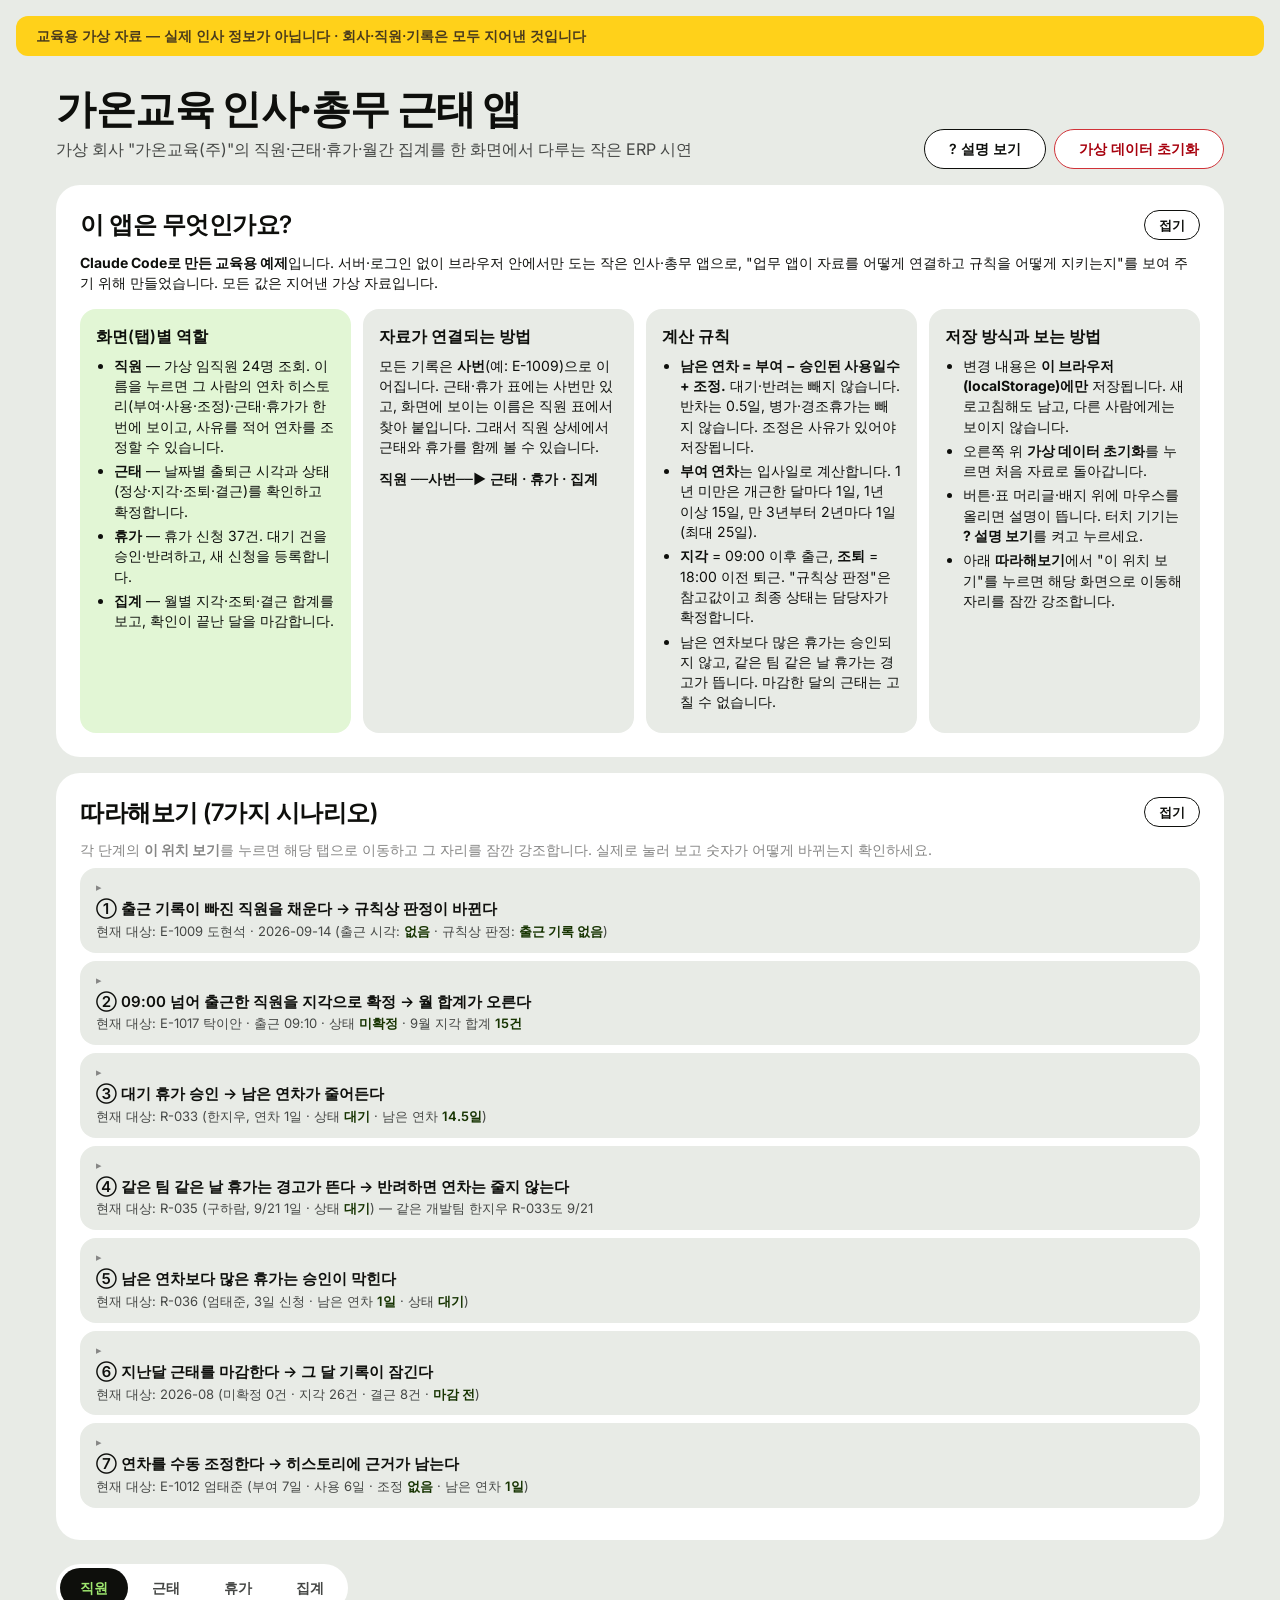
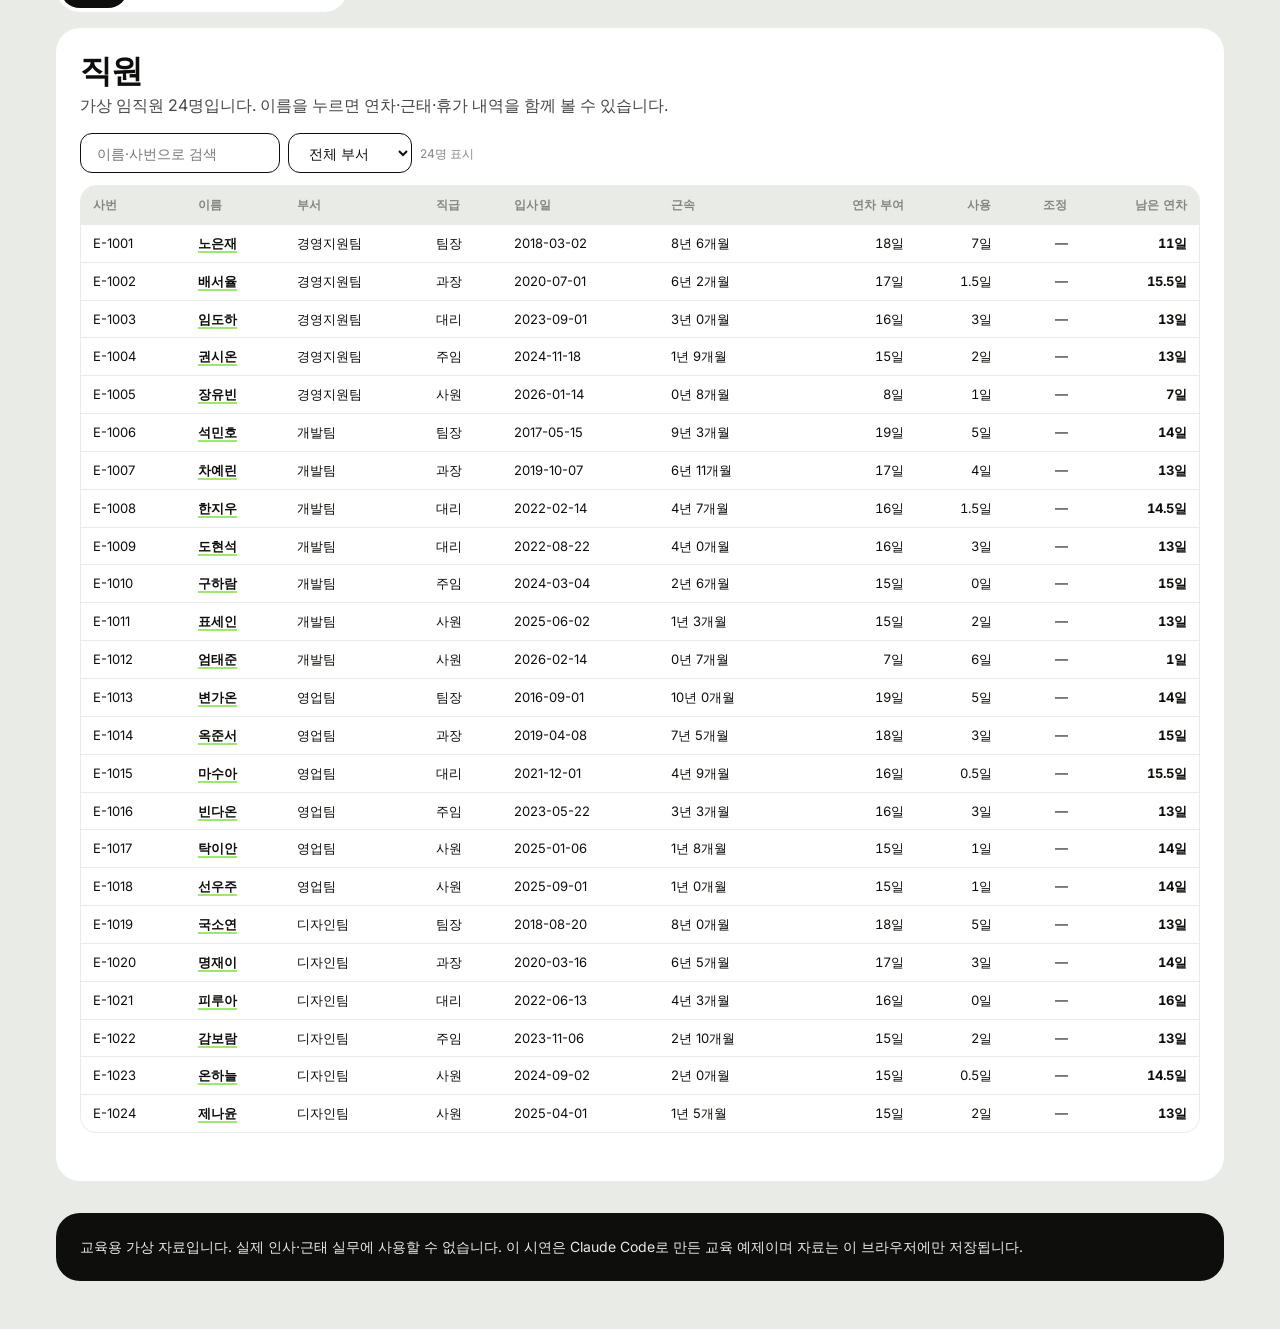
==== index.html @ e5f41a98 "가온교육 인사·총무 ERP 실습 앱 최초 커밋" ====
<!-- 교육용 가상 자료 — 이 앱의 회사·인물·수치는 모두 교육 목적으로 만든 가상의 것이며 실제 인물·회사와 무관합니다. -->
<!DOCTYPE html>
<html lang="ko">
<head>
  <meta charset="utf-8">
  <meta name="viewport" content="width=device-width, initial-scale=1">
  <title>가온교육 인사·총무 근태 앱 시연 — 교육용 가상 자료</title>
  <link rel="preconnect" href="https://fonts.googleapis.com">
  <link href="https://fonts.googleapis.com/css2?family=Inter:wght@400;500;600;900&display=swap" rel="stylesheet">
  <link rel="stylesheet" href="app/style.css">
</head>
<body>
  <div class="notice">교육용 가상 자료 — 실제 인사 정보가 아닙니다 · 회사·직원·기록은 모두 지어낸 것입니다</div>

  <div class="wrap">
    <header class="head">
      <div>
        <h1>가온교육 인사·총무 근태 앱</h1>
        <p class="sub">가상 회사 "가온교육(주)"의 직원·근태·휴가·월간 집계를 한 화면에서 다루는 작은 ERP 시연</p>
      </div>
      <div class="head-btns">
        <button class="btn" id="btnHelp" data-help="이 버튼을 켜면 화면의 버튼·표·배지 위에 마우스를 올렸을 때 설명이 나옵니다.">? 설명 보기</button>
        <button class="btn danger-outline" id="btnReset">가상 데이터 초기화</button>
      </div>
    </header>
    <div id="resetConfirm" class="confirm hidden">
      지금까지 바꾼 내용을 모두 지우고 처음 가상 자료로 되돌립니다. 계속할까요?
      <button class="btn sm" id="resetNo">취소</button><button class="btn sm danger" id="resetYes">초기화</button>
    </div>

    <section class="box" id="introBox">
      <div class="box-head"><h2>이 앱은 무엇인가요?</h2><button class="btn sm" data-fold="introBody">접기</button></div>
      <div id="introBody">
        <p><b>Claude Code로 만든 교육용 예제</b>입니다. 서버·로그인 없이 브라우저 안에서만 도는 작은 인사·총무 앱으로, "업무 앱이 자료를 어떻게 연결하고 규칙을 어떻게 지키는지"를 보여 주기 위해 만들었습니다. 모든 값은 지어낸 가상 자료입니다.</p>
        <div class="intro-grid">
          <div class="intro-col">
            <h3>화면(탭)별 역할</h3>
            <ul>
              <li><b>직원</b> — 가상 임직원 24명 조회. 이름을 누르면 그 사람의 연차 히스토리(부여·사용·조정)·근태·휴가가 한 번에 보이고, 사유를 적어 연차를 조정할 수 있습니다.</li>
              <li><b>근태</b> — 날짜별 출퇴근 시각과 상태(정상·지각·조퇴·결근)를 확인하고 확정합니다.</li>
              <li><b>휴가</b> — 휴가 신청 37건. 대기 건을 승인·반려하고, 새 신청을 등록합니다.</li>
              <li><b>집계</b> — 월별 지각·조퇴·결근 합계를 보고, 확인이 끝난 달을 마감합니다.</li>
            </ul>
          </div>
          <div class="intro-col">
            <h3>자료가 연결되는 방법</h3>
            <p>모든 기록은 <b>사번</b>(예: E-1009)으로 이어집니다. 근태·휴가 표에는 사번만 있고, 화면에 보이는 이름은 직원 표에서 찾아 붙입니다. 그래서 직원 상세에서 근태와 휴가를 함께 볼 수 있습니다.</p>
            <p class="formula">직원 ──사번──▶ 근태 · 휴가 · 집계</p>
          </div>
          <div class="intro-col">
            <h3>계산 규칙</h3>
            <ul>
              <li><b>남은 연차 = 부여 − 승인된 사용일수 + 조정.</b> 대기·반려는 빼지 않습니다. 반차는 0.5일, 병가·경조휴가는 빼지 않습니다. 조정은 사유가 있어야 저장됩니다.</li>
              <li><b>부여 연차</b>는 입사일로 계산합니다. 1년 미만은 개근한 달마다 1일, 1년 이상 15일, 만 3년부터 2년마다 1일(최대 25일).</li>
              <li><b>지각</b> = 09:00 이후 출근, <b>조퇴</b> = 18:00 이전 퇴근. "규칙상 판정"은 참고값이고 최종 상태는 담당자가 확정합니다.</li>
              <li>남은 연차보다 많은 휴가는 승인되지 않고, 같은 팀 같은 날 휴가는 경고가 뜹니다. 마감한 달의 근태는 고칠 수 없습니다.</li>
            </ul>
          </div>
          <div class="intro-col">
            <h3>저장 방식과 보는 방법</h3>
            <ul>
              <li>변경 내용은 <b>이 브라우저(localStorage)에만</b> 저장됩니다. 새로고침해도 남고, 다른 사람에게는 보이지 않습니다.</li>
              <li>오른쪽 위 <b>가상 데이터 초기화</b>를 누르면 처음 자료로 돌아갑니다.</li>
              <li>버튼·표 머리글·배지 위에 마우스를 올리면 설명이 뜹니다. 터치 기기는 <b>? 설명 보기</b>를 켜고 누르세요.</li>
              <li>아래 <b>따라해보기</b>에서 "이 위치 보기"를 누르면 해당 화면으로 이동해 자리를 잠깐 강조합니다.</li>
            </ul>
          </div>
        </div>
      </div>
    </section>

    <section class="box" id="guideBox">
      <div class="box-head"><h2>따라해보기 (7가지 시나리오)</h2><button class="btn sm" data-fold="guideBody">접기</button></div>
      <div id="guideBody">
        <p class="muted">각 단계의 <b>이 위치 보기</b>를 누르면 해당 탭으로 이동하고 그 자리를 잠깐 강조합니다. 실제로 눌러 보고 숫자가 어떻게 바뀌는지 확인하세요.</p>
        <div id="scenarios"></div>
      </div>
    </section>

    <nav class="tabs" id="tabs"></nav>
    <main id="main"></main>

    <footer class="foot">교육용 가상 자료입니다. 실제 인사·근태 실무에 사용할 수 없습니다. 이 시연은 Claude Code로 만든 교육 예제이며 자료는 이 브라우저에만 저장됩니다.</footer>
  </div>

  <script src="data/seed.js"></script>
  <script src="app/app.js"></script>
</body>
</html>
---- app/style.css ----
/* 교육용 가상 자료 — 실제 인물·회사와 무관. 디자인 기준: docs/DESIGN2.MD (Wise 스타일: 라임그린 CTA · 세이지 바탕 · 24px 둥근 카드) */

/* ---------- 0. 토큰 (DESIGN2 Colors / Spacing / Shapes) ---------- */
:root {
  --primary: #9fe870; --primary-active: #cdffad; --primary-neutral: #c5edab; --primary-pale: #e2f6d5; --on-primary: #0e0f0c;
  --canvas: #ffffff; --canvas-soft: #e8ebe6;
  --ink: #0e0f0c; --ink-deep: #163300; --body: #454745; --mute: #868685;
  --positive: #2ead4b; --positive-deep: #054d28;
  --warning: #ffd11a; --warning-deep: #b86700; --warning-content: #4a3b1c; --warning-pale: #fff3bf; /* pale는 warning을 옅게 만든 파생값 */
  --negative: #d03238; --negative-deep: #a72027; --negative-darkest: #a7000d; --negative-bg: #320707; --negative-pale: #fbe4e5; /* 파생값 */
  --accent-cyan: #38c8ff; --accent-orange: #ffc091;
  --hairline: #e8ebe6;
  --sp-xxs: 2px; --sp-xs: 4px; --sp-sm: 8px; --sp-md: 12px; --sp-lg: 16px; --sp-xl: 24px; --sp-2xl: 32px; --sp-3xl: 48px;
  --r-sm: 8px; --r-md: 12px; --r-lg: 16px; --r-xl: 24px; --r-pill: 9999px;
  --shadow-modal: 0 8px 24px rgba(14,15,12,.18);
  --font-ui: "Inter", "Pretendard", "Malgun Gothic", "Apple SD Gothic Neo", system-ui, sans-serif;
  /* 이전 이름 호환 (app.js가 var(--red)·var(--gray)를 씀) */
  --gray: var(--mute); --line: var(--hairline); --soft: var(--canvas-soft);
  --accent: var(--warning); --red: var(--negative-darkest); --green: var(--positive-deep); --blue: var(--ink-deep);
}

/* ---------- 기본 ---------- */
* { box-sizing: border-box; }
html, body { margin: 0; padding: 0; }
body { font-family: var(--font-ui); font-feature-settings: "calt"; font-size: 14px; line-height: 1.45; color: var(--ink); background: var(--canvas-soft); }
h1 { font-size: 40px; font-weight: 900; line-height: 1.05; letter-spacing: -0.01em; margin: 0; }
h2 { font-size: 24px; font-weight: 600; line-height: 1.3; letter-spacing: -0.48px; margin: 0; }
h3 { font-size: 16px; font-weight: 600; line-height: 1.4; margin: 0 0 var(--sp-sm); }
p { margin: 0 0 var(--sp-sm); }
ul { margin: 0; padding-left: 18px; }
li { margin-bottom: var(--sp-xs); }
button { font: inherit; cursor: pointer; }
input, select, textarea { font: inherit; color: var(--ink); }
.hidden { display: none !important; }
.muted { color: var(--mute); }
.small { font-size: 12px; }
.num { text-align: right; font-variant-numeric: tabular-nums; }

/* ---------- 교육용 띠 · 페이지 ---------- */
.notice { background: var(--warning); color: var(--warning-content); padding: 10px 20px; font-size: 14px; font-weight: 600; border-radius: var(--r-md); margin: var(--sp-lg) var(--sp-lg) 0; }
.wrap { max-width: 1200px; margin: 0 auto; padding: var(--sp-2xl) var(--sp-lg) var(--sp-3xl); }
.head { display: flex; justify-content: space-between; align-items: flex-end; gap: var(--sp-lg); flex-wrap: wrap; margin-bottom: var(--sp-lg); }
.sub { color: var(--body); font-size: 16px; margin-top: var(--sp-sm); }
.head-btns { display: flex; gap: var(--sp-sm); }
.confirm { background: var(--canvas); border: 1px solid var(--negative); border-radius: var(--r-lg); padding: var(--sp-md) var(--sp-lg); margin: 0 0 var(--sp-lg); display: flex; gap: var(--sp-sm); align-items: center; flex-wrap: wrap; }
.foot { background: var(--ink); color: var(--canvas-soft); border-radius: var(--r-xl); margin-top: var(--sp-2xl); padding: var(--sp-xl); font-size: 14px; line-height: 1.45; }

/* ---------- 버튼 (button-primary / secondary / tertiary — 24px 둥근 필) ---------- */
.btn { border: 1px solid var(--ink); background: var(--canvas); color: var(--ink); height: 40px; padding: 0 var(--sp-xl); border-radius: var(--r-xl); font-weight: 600; font-size: 14px; line-height: 1; white-space: nowrap; transition: background .12s; }
.btn:hover { background: var(--canvas-soft); }
.btn:active { background: var(--hairline); }
.btn:disabled { opacity: .35; cursor: not-allowed; }
.btn.primary { background: var(--primary); color: var(--on-primary); border-color: var(--primary); }
.btn.primary:hover { background: var(--primary-active); border-color: var(--primary-active); }
.btn.primary:active { background: var(--primary-neutral); border-color: var(--primary-neutral); }
.btn.danger { background: var(--negative); color: #fff; border-color: var(--negative); }
.btn.danger:hover { background: var(--negative-deep); border-color: var(--negative-deep); }
.btn.danger-outline { color: var(--negative-darkest); border-color: var(--negative); }
.btn.danger-outline:hover { background: var(--negative-pale); }
.btn.sm { height: 30px; padding: 0 14px; font-size: 13px; }
.btn.go { height: 26px; font-size: 12px; padding: 0 12px; margin-left: 6px; vertical-align: middle; background: var(--canvas-soft); border-color: var(--canvas-soft); }
.btn.go:hover { background: var(--primary-pale); border-color: var(--primary-pale); }
.btn.on { background: var(--ink); color: var(--primary); border-color: var(--ink); }

/* ---------- 상자 (card-content: 흰 카드, 테두리 없음, 세이지 바탕 위) ---------- */
.box { background: var(--canvas); border-radius: var(--r-xl); padding: var(--sp-xl); margin: var(--sp-lg) 0; }
.box-head { display: flex; justify-content: space-between; align-items: center; margin-bottom: var(--sp-md); }
.intro-grid { display: grid; grid-template-columns: repeat(4, 1fr); gap: var(--sp-md); margin-top: var(--sp-lg); }
.intro-col { background: var(--canvas-soft); border-radius: var(--r-lg); padding: var(--sp-lg); font-size: 14px; }
.intro-col:first-child { background: var(--primary-pale); }
.formula { font-weight: 600; margin-top: var(--sp-md); }

/* ---------- 시나리오 (card-feature-sage 접이식) ---------- */
details.scn { background: var(--canvas-soft); border-radius: var(--r-lg); padding: var(--sp-md) var(--sp-lg); margin-bottom: var(--sp-sm); }
details.scn[open] { background: var(--primary-pale); }
details.scn summary { cursor: pointer; list-style: none; }
details.scn summary::-webkit-details-marker { display: none; }
details.scn summary::before { content: "▸"; color: var(--mute); font-size: 11px; display: block; margin-bottom: 2px; }
details.scn[open] summary::before { content: "▾"; }
details.scn summary .t { font-weight: 600; font-size: 15px; }
details.scn summary .now { color: var(--body); font-size: 13px; margin-top: 2px; }
details.scn summary .now .v { color: var(--ink-deep); font-weight: 600; }
details.scn ol { margin: var(--sp-md) 0 var(--sp-xs); padding-left: 22px; }
details.scn li { margin-bottom: var(--sp-sm); }

/* ---------- 탭 (pill group) ---------- */
.tabs { display: inline-flex; gap: var(--sp-xs); background: var(--canvas); padding: var(--sp-xs); border-radius: var(--r-pill); margin: var(--sp-sm) 0 var(--sp-lg); }
.tabs button { border: none; background: transparent; height: 40px; padding: 0 20px; border-radius: var(--r-pill); color: var(--body); font-weight: 600; font-size: 14px; }
.tabs button:hover { background: var(--canvas-soft); }
.tabs button.active { background: var(--ink); color: var(--primary); }

/* ---------- 본문 (content-band) ---------- */
main { background: var(--canvas); border-radius: var(--r-xl); padding: var(--sp-xl); }
main h2 { font-size: 32px; font-weight: 600; line-height: 1.2; letter-spacing: -0.96px; margin-bottom: var(--sp-xs); }
main > p.desc { color: var(--body); font-size: 16px; margin-bottom: var(--sp-lg); }
.toolbar { display: flex; gap: var(--sp-sm); align-items: center; flex-wrap: wrap; margin-bottom: var(--sp-md); }
.toolbar input, .toolbar select, .form input, .form select, .form textarea {
  height: 40px; border: 1px solid var(--ink); border-radius: var(--r-md); padding: 0 var(--sp-lg); background: var(--canvas); font-size: 14px;
}
.toolbar input:focus, .form input:focus, .form select:focus, .form textarea:focus, td input:focus, td select:focus { outline: 3px solid var(--primary); outline-offset: -1px; border-color: var(--ink); }
.toolbar input[type="text"] { width: 200px; }

/* ---------- 표 (ex-data-table-cell) ---------- */
.tbl-wrap { border-radius: var(--r-lg); overflow-x: auto; margin-bottom: var(--sp-xl); background: var(--canvas); border: 1px solid var(--hairline); }
table { width: 100%; border-collapse: collapse; font-size: 13px; }
th { text-align: left; font-weight: 600; color: var(--mute); font-size: 12px; letter-spacing: .02em; padding: 10px var(--sp-md); border-bottom: 1px solid var(--hairline); background: var(--canvas-soft); white-space: nowrap; }
td { padding: 9px var(--sp-md); border-bottom: 1px solid var(--hairline); white-space: nowrap; vertical-align: middle; }
tr:last-child td { border-bottom: none; }
tbody tr:hover td { background: #f4f6f2; }
tfoot td { font-weight: 600; background: var(--primary-pale); color: var(--ink-deep); }
td input[type="time"], td input[type="text"], td select { height: 30px; border: 1px solid var(--ink); border-radius: var(--r-sm); padding: 0 var(--sp-sm); font-size: 13px; background: var(--canvas); }
td input[type="text"] { width: 150px; }
td input:disabled, td select:disabled { background: var(--canvas-soft); color: var(--mute); border-color: var(--hairline); }
.name-btn { background: none; border: none; padding: 0; font-weight: 600; color: var(--ink); text-decoration: underline; text-underline-offset: 3px; text-decoration-color: var(--primary); text-decoration-thickness: 2px; }
.name-btn:hover { color: var(--ink-deep); }

/* ---------- 배지 (badge-positive / negative 규칙: 필 모양, 옅은 바탕 + 진한 글자) ---------- */
.badge { display: inline-flex; align-items: center; gap: 6px; border-radius: var(--r-pill); padding: 3px var(--sp-md); font-size: 13px; font-weight: 600; background: var(--canvas-soft); color: var(--body); line-height: 1.3; }
.badge::before { content: ""; width: 6px; height: 6px; border-radius: 50%; background: var(--mute); }
/* 긍정 */
.badge.승인, .badge.정상 { background: var(--primary-pale); color: var(--positive-deep); } .badge.승인::before, .badge.정상::before { background: var(--positive); }
/* 주의 */
.badge.대기, .badge.지각, .badge.조퇴, .badge.조정 { background: var(--warning-pale); color: var(--warning-content); } .badge.대기::before, .badge.지각::before, .badge.조퇴::before, .badge.조정::before { background: var(--warning-deep); }
/* 부정 */
.badge.반려, .badge.결근 { background: var(--negative-bg); color: #fff; } .badge.반려::before, .badge.결근::before { background: var(--negative); }
/* 정보 (휴가·반차·부여) */
.badge.휴가, .badge.반차, .badge.부여 { background: #dff4fc; color: #0b4a63; } .badge.휴가::before, .badge.반차::before, .badge.부여::before { background: var(--accent-cyan); }
/* 중립 */
.badge.미확정, .badge.사용 { background: var(--canvas-soft); color: var(--body); }
.badge.마감 { background: var(--ink); color: var(--canvas-soft); } .badge.마감::before { background: var(--primary); }

/* ---------- 안내문·경고 ---------- */
.note { display: block; font-size: 12px; color: var(--negative-darkest); margin-top: var(--sp-xs); white-space: normal; max-width: 200px; line-height: 1.35; }
.note.ok { color: var(--positive-deep); }
.warn { font-size: 12px; color: var(--warning-content); background: var(--warning-pale); border-radius: var(--r-sm); padding: var(--sp-xs) var(--sp-sm); white-space: normal; min-width: 170px; max-width: 220px; display: block; line-height: 1.35; }
.inline-reject { display: flex; flex-wrap: wrap; gap: 6px; align-items: center; margin-top: 6px; max-width: 220px; }
.inline-reject input { width: 100%; }
td.txt { white-space: normal; min-width: 110px; max-width: 160px; line-height: 1.35; }

/* ---------- 폼 (card-feature-sage 안에 text-input) ---------- */
.form { background: var(--canvas-soft); border-radius: var(--r-xl); padding: var(--sp-xl); margin-bottom: var(--sp-xl); }
.form .row { display: flex; gap: var(--sp-md); flex-wrap: wrap; align-items: flex-end; }
.form label { display: flex; flex-direction: column; gap: var(--sp-xs); font-size: 12px; color: var(--body); font-weight: 600; }
.form .btn { height: 40px; }
.form .msg { margin-top: var(--sp-md); font-size: 14px; font-weight: 600; }

/* ---------- 상세 (card-feature-green) ---------- */
.detail { background: var(--primary-pale); border-radius: var(--r-xl); padding: var(--sp-xl); margin-bottom: var(--sp-xl); }
.detail .kv { display: grid; grid-template-columns: repeat(auto-fit, minmax(160px, 1fr)); gap: var(--sp-sm) var(--sp-lg); margin-bottom: var(--sp-md); font-size: 14px; }
.detail .kv b { color: var(--body); font-weight: 600; margin-right: 6px; }
.stats { display: flex; gap: var(--sp-md); flex-wrap: wrap; margin-bottom: var(--sp-lg); }
.stat { background: var(--canvas); border-radius: var(--r-lg); padding: var(--sp-md) var(--sp-lg); min-width: 100px; }
.stat .n { font-size: 24px; font-weight: 900; line-height: 1.1; }
.stat .l { font-size: 12px; color: var(--body); margin-top: var(--sp-xs); }
.detail .form, .detail .tbl-wrap { background: var(--canvas); }

/* ---------- 상세 2단 ---------- */
.two-col { display: grid; grid-template-columns: 1fr 1fr; gap: var(--sp-lg); align-items: start; }

/* ---------- 강조 (이 위치 보기) ---------- */
.hl { outline: 3px solid var(--warning); outline-offset: 3px; border-radius: var(--r-sm); animation: hlfade 1.8s ease-out forwards; }
@keyframes hlfade { 0%, 60% { outline-color: var(--warning); } 100% { outline-color: transparent; } }

/* ---------- 설명 모드 (ex-toast 규칙: 어두운 카드 + 그림자) ---------- */
body.help [data-help] { outline: 2px dashed var(--accent-cyan); outline-offset: 2px; cursor: help; position: relative; }
body.help [data-help]:hover::after, body.help [data-help].show::after {
  content: attr(data-help); position: absolute; left: 0; top: 100%; z-index: 30; margin-top: 6px;
  background: var(--ink); color: var(--canvas-soft); font-size: 13px; font-weight: 500; line-height: 1.4;
  padding: var(--sp-sm) var(--sp-md); border-radius: var(--r-md); white-space: normal; width: max-content; max-width: 280px; pointer-events: none; box-shadow: var(--shadow-modal);
}

/* ---------- 반응형 (DESIGN2 Breakpoints: 768 / 1024) ---------- */
@media (max-width: 1023px) { .intro-grid { grid-template-columns: 1fr 1fr; } .two-col { grid-template-columns: 1fr; } }
@media (max-width: 767px) {
  .intro-grid { grid-template-columns: 1fr; } .tabs { flex-wrap: wrap; border-radius: var(--r-xl); }
  h1 { font-size: 32px; } main h2 { font-size: 24px; } .wrap { padding: var(--sp-lg) var(--sp-md) var(--sp-2xl); }
  .box, main, .form, .detail { padding: var(--sp-lg); border-radius: var(--r-lg); }
}
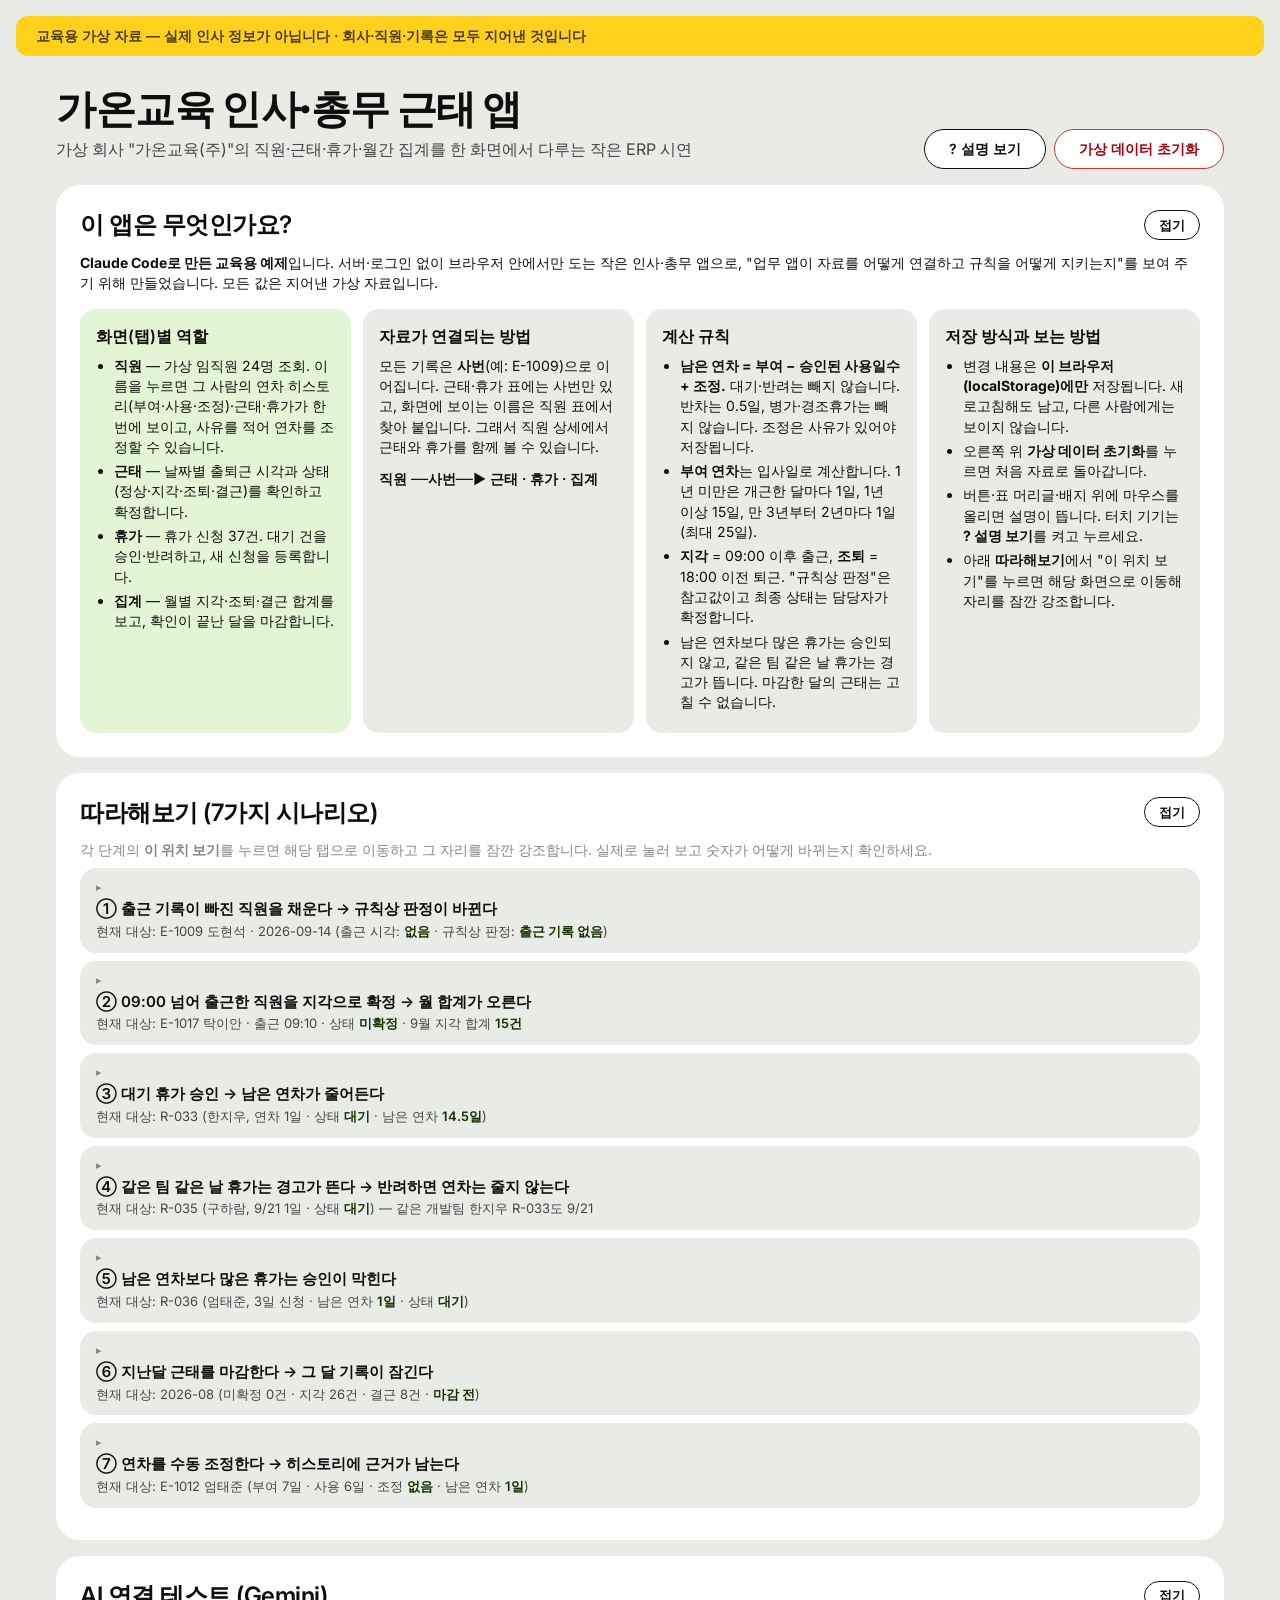
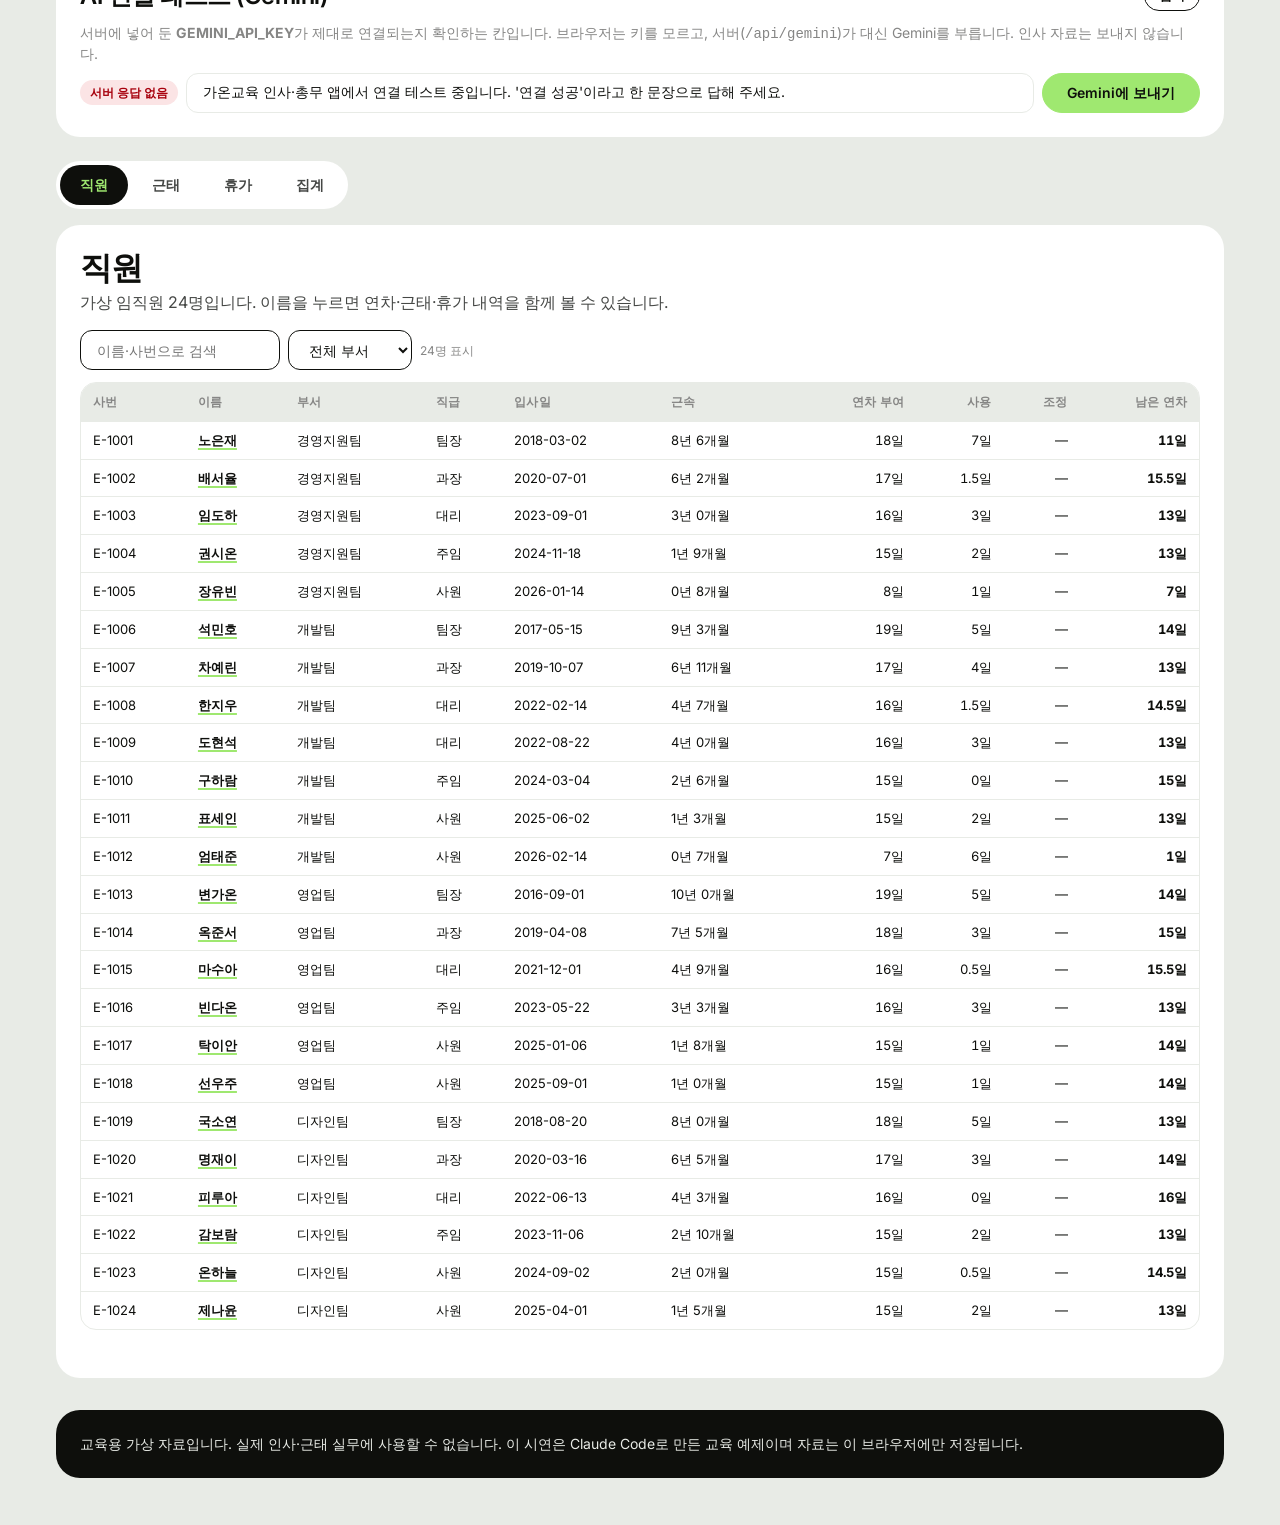
==== commit 6fcf6921: "인사총무 앱에 Gemini 연결 테스트 기능 추가 (api/gemini.js + dev_server.js) - 화면에 'AI 연결 테스트 (Gemini)' 칸: 서버 함수 /api" ====
--- a/index.html
+++ b/index.html
@@ -77,6 +77,19 @@
       </div>
     </section>
 
+    <section class="box" id="aiBox">
+      <div class="box-head"><h2>AI 연결 테스트 (Gemini)</h2><button class="btn sm" data-fold="aiBody">접기</button></div>
+      <div id="aiBody">
+        <p class="muted">서버에 넣어 둔 <b>GEMINI_API_KEY</b>가 제대로 연결되는지 확인하는 칸입니다. 브라우저는 키를 모르고, 서버(<code>/api/gemini</code>)가 대신 Gemini를 부릅니다. 인사 자료는 보내지 않습니다.</p>
+        <div class="ai-row">
+          <span id="aiStatus" class="ai-status">확인 중…</span>
+          <input id="aiPrompt" class="ai-input" maxlength="500" value="가온교육 인사·총무 앱에서 연결 테스트 중입니다. '연결 성공'이라고 한 문장으로 답해 주세요." data-help="Gemini에 보낼 질문입니다. 연결만 확인하는 용도라 500자까지 보낼 수 있습니다.">
+          <button class="btn primary" id="aiSend" data-help="서버를 거쳐 Gemini에 질문을 보내고 답변을 아래에 보여 줍니다.">Gemini에 보내기</button>
+        </div>
+        <pre id="aiResult" class="ai-result hidden"></pre>
+      </div>
+    </section>
+
     <nav class="tabs" id="tabs"></nav>
     <main id="main"></main>
 
--- a/app/style.css
+++ b/app/style.css
@@ -176,3 +176,15 @@
   h1 { font-size: 32px; } main h2 { font-size: 24px; } .wrap { padding: var(--sp-lg) var(--sp-md) var(--sp-2xl); }
   .box, main, .form, .detail { padding: var(--sp-lg); border-radius: var(--r-lg); }
 }
+
+/* ---------- AI 연결 테스트 (Gemini) ---------- */
+.ai-row { display: flex; gap: var(--sp-sm); align-items: center; flex-wrap: wrap; }
+.ai-input { flex: 1 1 320px; height: 40px; padding: 0 var(--sp-lg); border: 1px solid var(--hairline); border-radius: var(--r-md); background: var(--canvas); }
+.ai-input:focus { outline: 2px solid var(--primary); border-color: transparent; }
+.ai-status { font-size: 12px; font-weight: 600; padding: 4px 10px; border-radius: var(--r-pill); background: var(--canvas-soft); color: var(--body); white-space: nowrap; }
+.ai-status.ok { background: var(--primary-pale); color: var(--ink-deep); }
+.ai-status.off { background: var(--negative-pale); color: var(--negative-darkest); }
+.ai-result { margin: var(--sp-md) 0 0; padding: var(--sp-md) var(--sp-lg); border-radius: var(--r-md); background: var(--canvas-soft); white-space: pre-wrap; word-break: break-word; font: inherit; }
+.ai-result.ok { background: var(--primary-pale); color: var(--ink-deep); }
+.ai-result.warn { background: var(--warning-pale); color: var(--warning-content); }
+.ai-result.err { background: var(--negative-pale); color: var(--negative-darkest); }
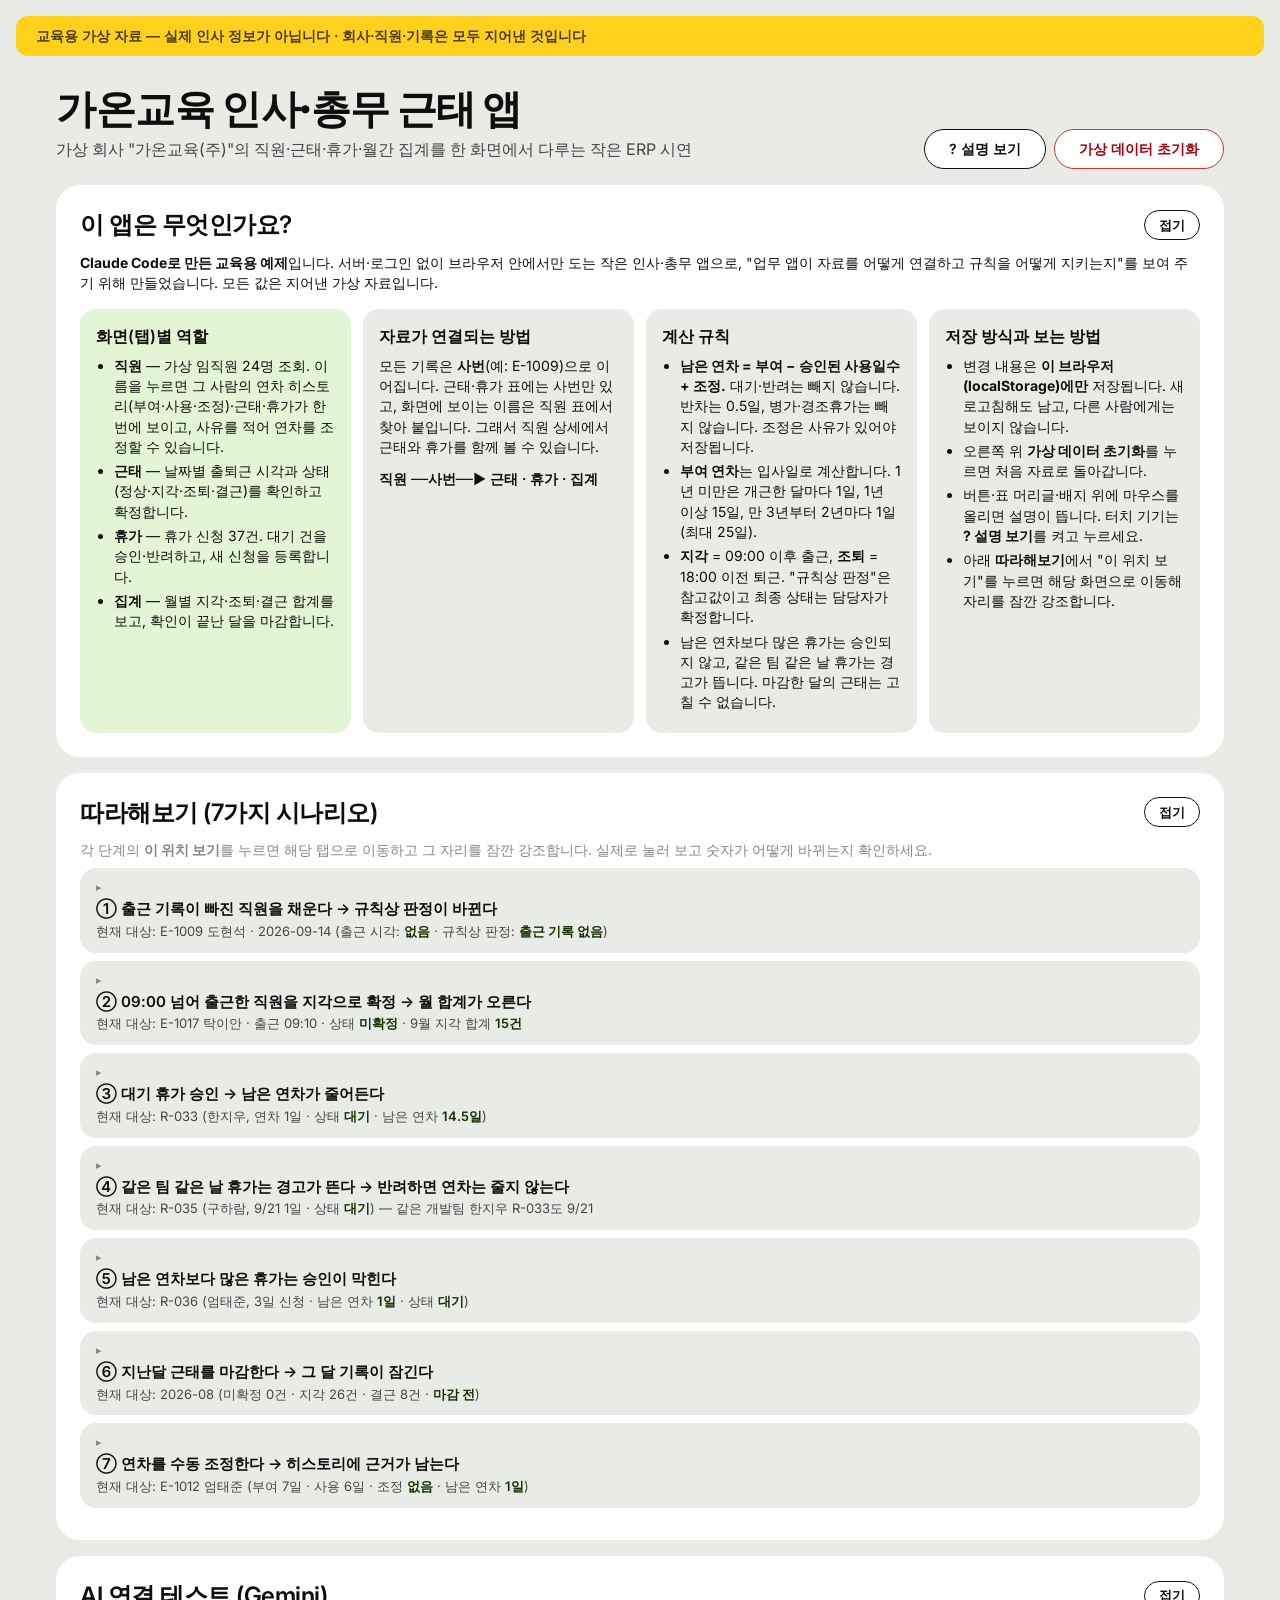
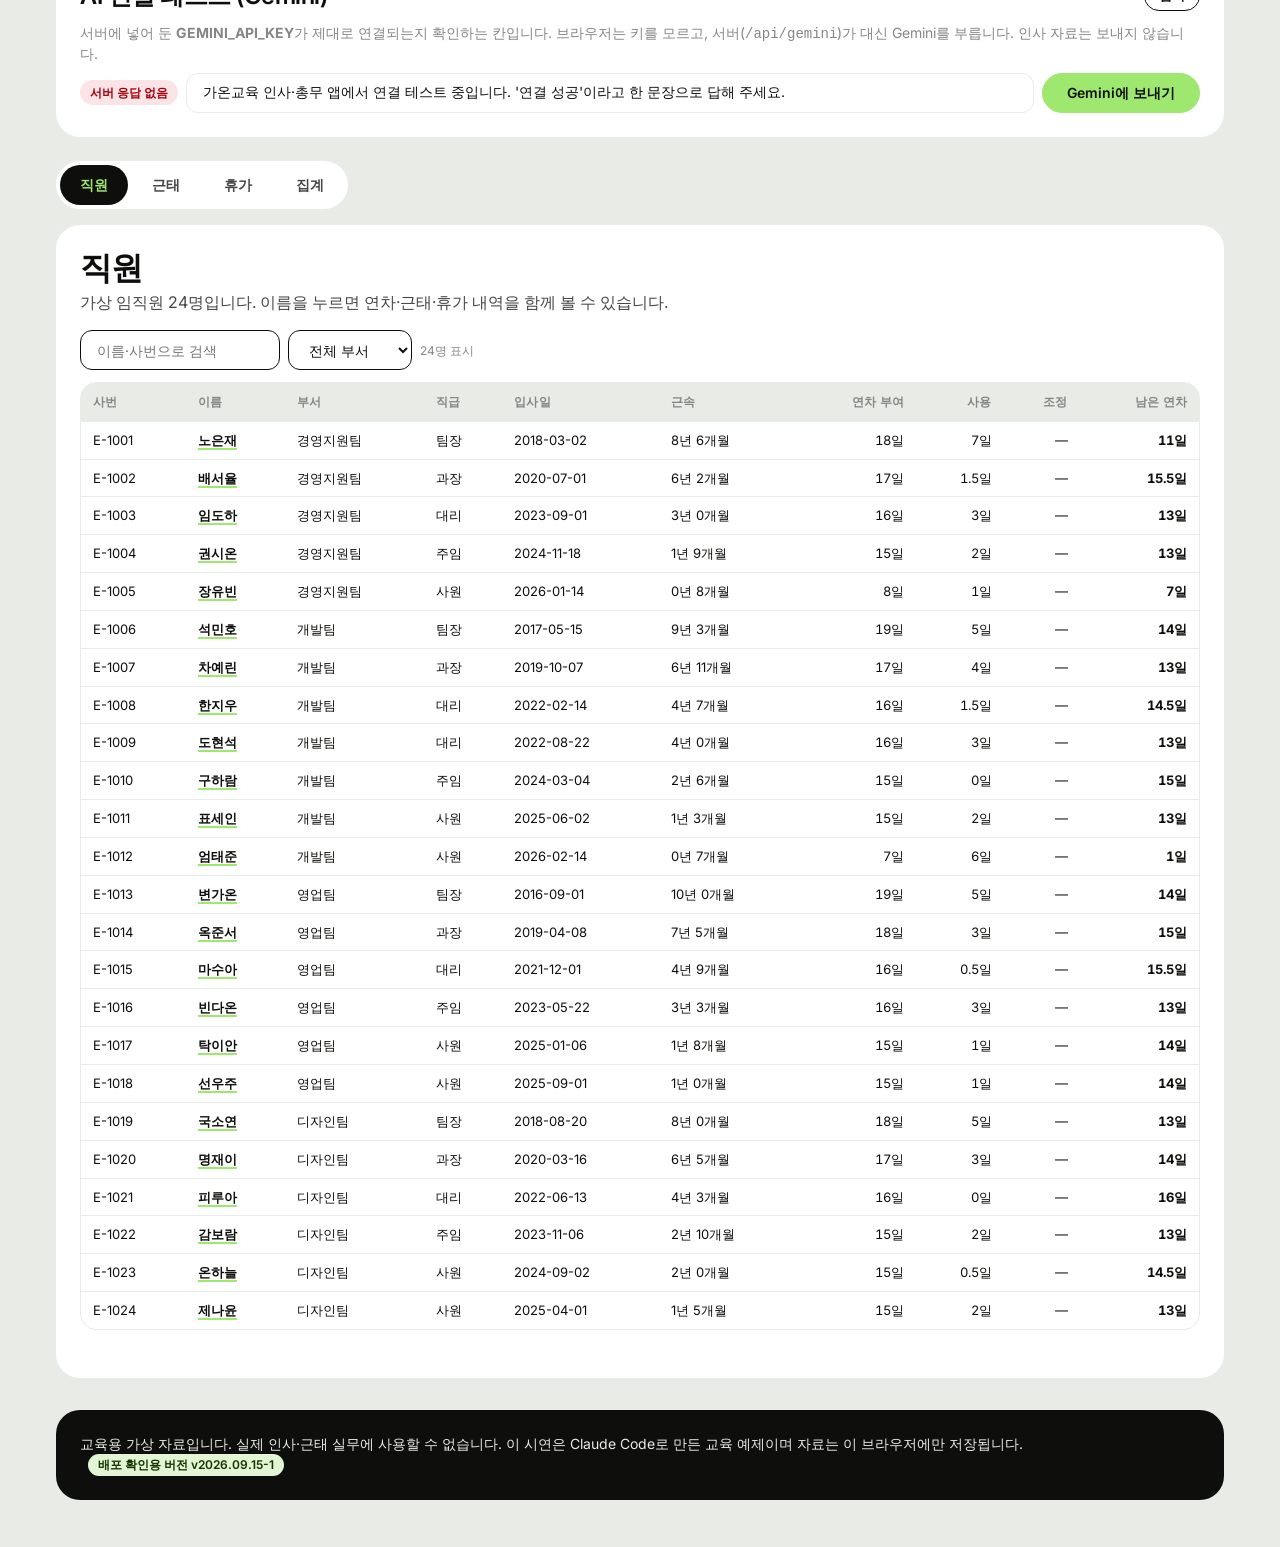
==== commit b381091b: "배포 자동반영 확인용 버전 표시 추가 (v2026.09.15-1)" ====
--- a/index.html
+++ b/index.html
@@ -93,7 +93,7 @@
     <nav class="tabs" id="tabs"></nav>
     <main id="main"></main>
 
-    <footer class="foot">교육용 가상 자료입니다. 실제 인사·근태 실무에 사용할 수 없습니다. 이 시연은 Claude Code로 만든 교육 예제이며 자료는 이 브라우저에만 저장됩니다.</footer>
+    <footer class="foot">교육용 가상 자료입니다. 실제 인사·근태 실무에 사용할 수 없습니다. 이 시연은 Claude Code로 만든 교육 예제이며 자료는 이 브라우저에만 저장됩니다. <span class="ver" id="appVersion">배포 확인용 버전 v2026.09.15-1</span></footer>
   </div>
 
   <script src="data/seed.js"></script>
--- a/app/style.css
+++ b/app/style.css
@@ -188,3 +188,4 @@
 .ai-result.ok { background: var(--primary-pale); color: var(--ink-deep); }
 .ai-result.warn { background: var(--warning-pale); color: var(--warning-content); }
 .ai-result.err { background: var(--negative-pale); color: var(--negative-darkest); }
+.ver { display: inline-block; margin-left: var(--sp-sm); padding: 2px 10px; border-radius: var(--r-pill); background: var(--primary-pale); color: var(--ink-deep); font-weight: 600; font-size: 12px; }
